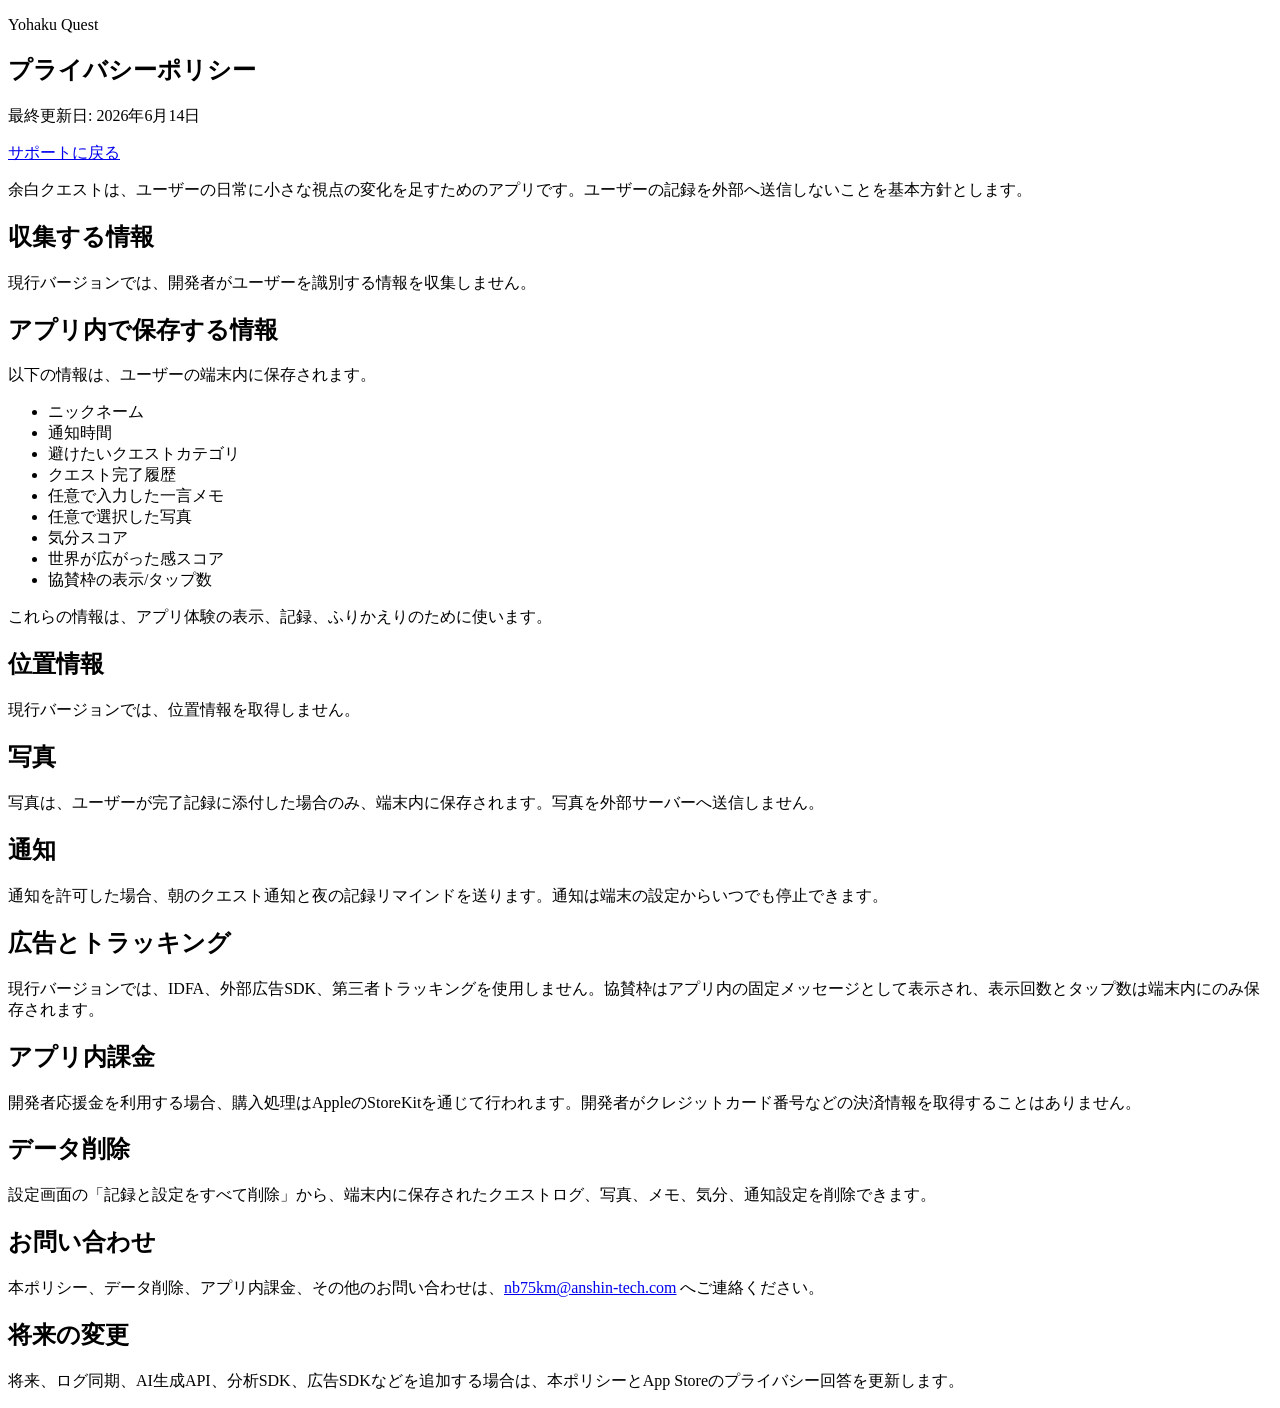
==== public/privacy.html @ 5a59e80f "Add privacy policy page" ====
<!doctype html>
<html lang="ja">
<head>
  <meta charset="utf-8">
  <meta name="viewport" content="width=device-width, initial-scale=1">
  <title>余白クエスト プライバシーポリシー</title>
  <meta name="description" content="余白クエストのプライバシーポリシーです。保存する情報、写真、通知、広告、データ削除について説明します。">
  <link rel="stylesheet" href="style.css">
</head>
<body>
  <main class="page">
    <section class="hero compact">
      <p class="eyebrow">Yohaku Quest</p>
      <h1>プライバシーポリシー</h1>
      <p class="lead">最終更新日: 2026年6月14日</p>
      <nav class="actions" aria-label="関連ページ">
        <a href="index.html">サポートに戻る</a>
      </nav>
    </section>

    <section class="section">
      <p>余白クエストは、ユーザーの日常に小さな視点の変化を足すためのアプリです。ユーザーの記録を外部へ送信しないことを基本方針とします。</p>
    </section>

    <section class="section">
      <h2>収集する情報</h2>
      <p>現行バージョンでは、開発者がユーザーを識別する情報を収集しません。</p>
    </section>

    <section class="section">
      <h2>アプリ内で保存する情報</h2>
      <p>以下の情報は、ユーザーの端末内に保存されます。</p>
      <ul>
        <li>ニックネーム</li>
        <li>通知時間</li>
        <li>避けたいクエストカテゴリ</li>
        <li>クエスト完了履歴</li>
        <li>任意で入力した一言メモ</li>
        <li>任意で選択した写真</li>
        <li>気分スコア</li>
        <li>世界が広がった感スコア</li>
        <li>協賛枠の表示/タップ数</li>
      </ul>
      <p>これらの情報は、アプリ体験の表示、記録、ふりかえりのために使います。</p>
    </section>

    <section class="section">
      <h2>位置情報</h2>
      <p>現行バージョンでは、位置情報を取得しません。</p>
    </section>

    <section class="section">
      <h2>写真</h2>
      <p>写真は、ユーザーが完了記録に添付した場合のみ、端末内に保存されます。写真を外部サーバーへ送信しません。</p>
    </section>

    <section class="section">
      <h2>通知</h2>
      <p>通知を許可した場合、朝のクエスト通知と夜の記録リマインドを送ります。通知は端末の設定からいつでも停止できます。</p>
    </section>

    <section class="section">
      <h2>広告とトラッキング</h2>
      <p>現行バージョンでは、IDFA、外部広告SDK、第三者トラッキングを使用しません。協賛枠はアプリ内の固定メッセージとして表示され、表示回数とタップ数は端末内にのみ保存されます。</p>
    </section>

    <section class="section">
      <h2>アプリ内課金</h2>
      <p>開発者応援金を利用する場合、購入処理はAppleのStoreKitを通じて行われます。開発者がクレジットカード番号などの決済情報を取得することはありません。</p>
    </section>

    <section class="section">
      <h2>データ削除</h2>
      <p>設定画面の「記録と設定をすべて削除」から、端末内に保存されたクエストログ、写真、メモ、気分、通知設定を削除できます。</p>
    </section>

    <section class="section">
      <h2>お問い合わせ</h2>
      <p>本ポリシー、データ削除、アプリ内課金、その他のお問い合わせは、<a href="mailto:nb75km@anshin-tech.com">nb75km@anshin-tech.com</a> へご連絡ください。</p>
    </section>

    <section class="section">
      <h2>将来の変更</h2>
      <p>将来、ログ同期、AI生成API、分析SDK、広告SDKなどを追加する場合は、本ポリシーとApp Storeのプライバシー回答を更新します。</p>
    </section>
  </main>
</body>
</html>
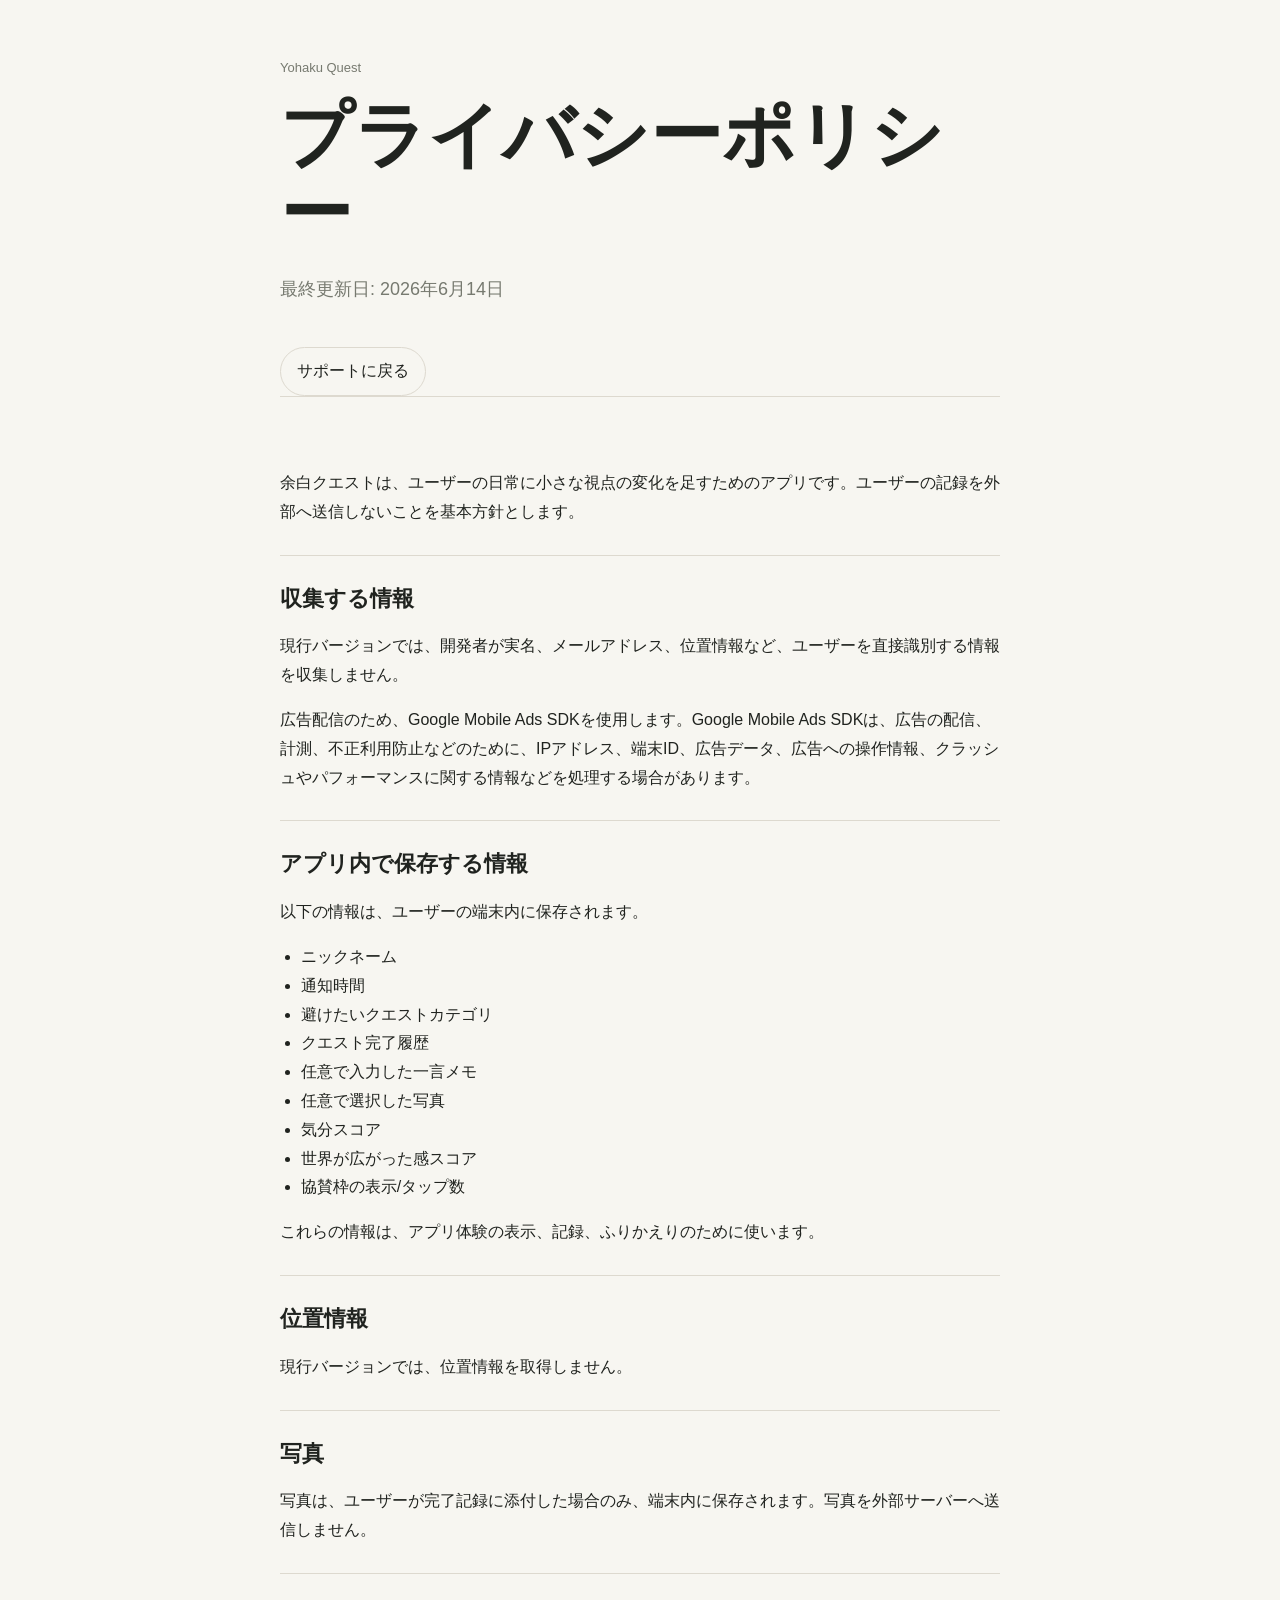
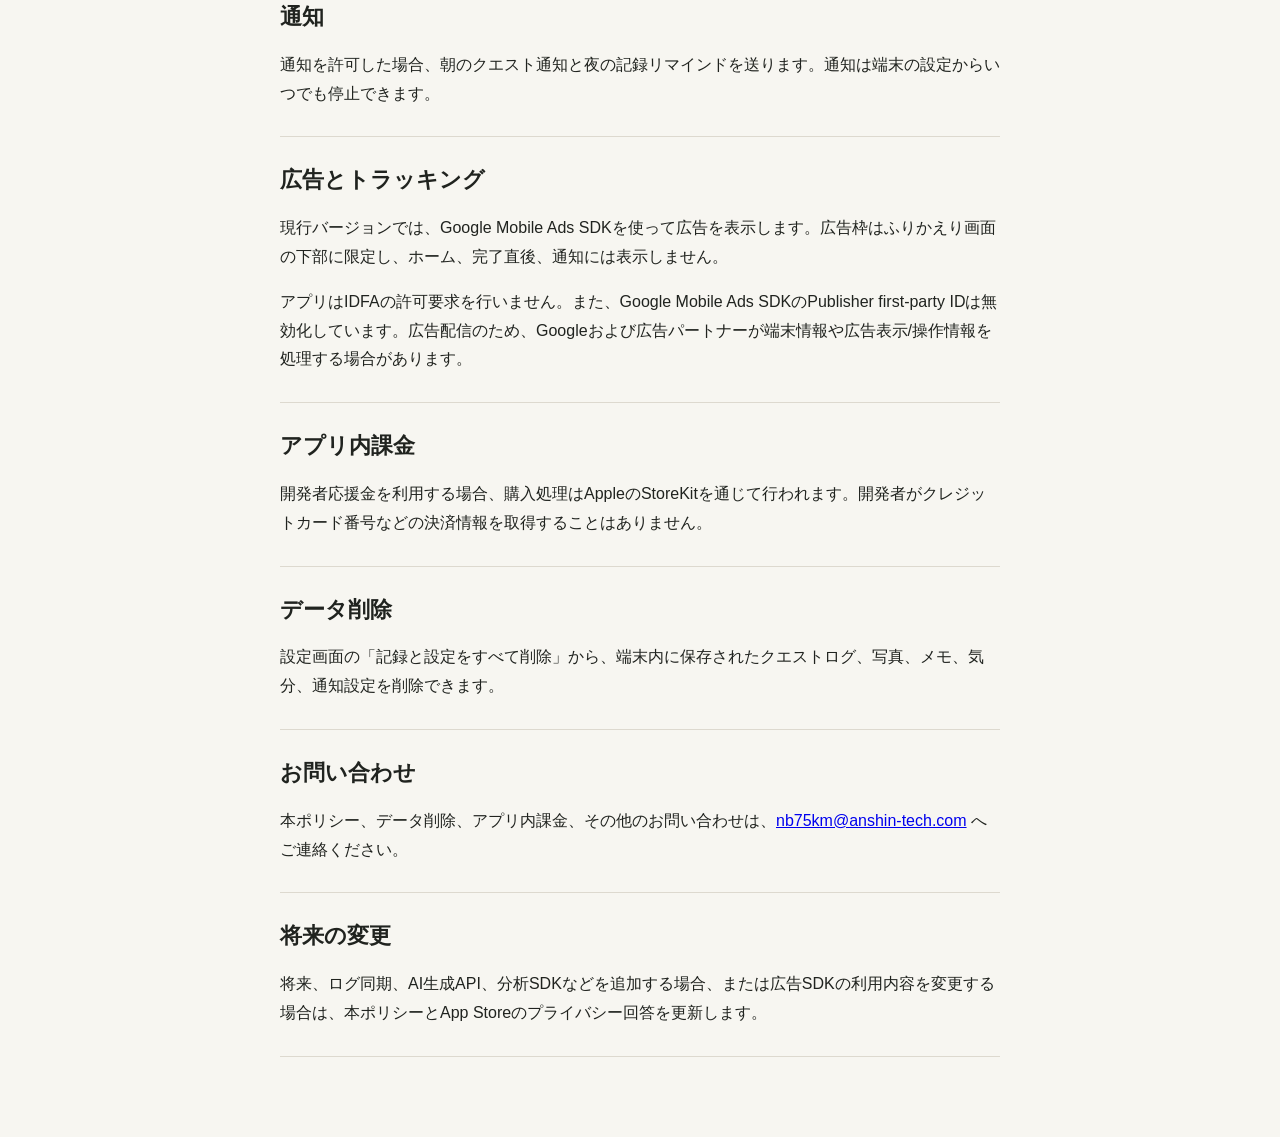
==== commit 3db7dfe1: "Update privacy policy for AdMob integration" ====
--- a/public/privacy.html
+++ b/public/privacy.html
@@ -24,7 +24,8 @@
 
     <section class="section">
       <h2>収集する情報</h2>
-      <p>現行バージョンでは、開発者がユーザーを識別する情報を収集しません。</p>
+      <p>現行バージョンでは、開発者が実名、メールアドレス、位置情報など、ユーザーを直接識別する情報を収集しません。</p>
+      <p>広告配信のため、Google Mobile Ads SDKを使用します。Google Mobile Ads SDKは、広告の配信、計測、不正利用防止などのために、IPアドレス、端末ID、広告データ、広告への操作情報、クラッシュやパフォーマンスに関する情報などを処理する場合があります。</p>
     </section>
 
     <section class="section">
@@ -61,7 +62,8 @@
 
     <section class="section">
       <h2>広告とトラッキング</h2>
-      <p>現行バージョンでは、IDFA、外部広告SDK、第三者トラッキングを使用しません。協賛枠はアプリ内の固定メッセージとして表示され、表示回数とタップ数は端末内にのみ保存されます。</p>
+      <p>現行バージョンでは、Google Mobile Ads SDKを使って広告を表示します。広告枠はふりかえり画面の下部に限定し、ホーム、完了直後、通知には表示しません。</p>
+      <p>アプリはIDFAの許可要求を行いません。また、Google Mobile Ads SDKのPublisher first-party IDは無効化しています。広告配信のため、Googleおよび広告パートナーが端末情報や広告表示/操作情報を処理する場合があります。</p>
     </section>
 
     <section class="section">
@@ -81,7 +83,7 @@
 
     <section class="section">
       <h2>将来の変更</h2>
-      <p>将来、ログ同期、AI生成API、分析SDK、広告SDKなどを追加する場合は、本ポリシーとApp Storeのプライバシー回答を更新します。</p>
+      <p>将来、ログ同期、AI生成API、分析SDKなどを追加する場合、または広告SDKの利用内容を変更する場合は、本ポリシーとApp Storeのプライバシー回答を更新します。</p>
     </section>
   </main>
 </body>
--- a/public/style.css
+++ b/public/style.css
@@ -0,0 +1,140 @@
+:root {
+  color-scheme: light;
+  --paper: #f7f6f1;
+  --ink: #20231f;
+  --muted: #777a70;
+  --line: #ddd9cf;
+  --soft: #eeece4;
+  --accent: #2d322c;
+}
+
+* {
+  box-sizing: border-box;
+}
+
+body {
+  margin: 0;
+  background: var(--paper);
+  color: var(--ink);
+  font-family: -apple-system, BlinkMacSystemFont, "Hiragino Sans", "Yu Gothic", "YuGothic", "Noto Sans JP", sans-serif;
+  line-height: 1.8;
+  letter-spacing: 0;
+}
+
+.page {
+  width: min(720px, calc(100% - 40px));
+  margin: 0 auto;
+  padding: 56px 0 80px;
+}
+
+.hero {
+  min-height: 48vh;
+  display: grid;
+  align-content: center;
+  border-bottom: 1px solid var(--line);
+  margin-bottom: 44px;
+}
+
+.hero.compact {
+  min-height: 32vh;
+}
+
+.eyebrow {
+  margin: 0 0 18px;
+  color: var(--muted);
+  font-size: 13px;
+}
+
+h1,
+h2,
+h3,
+p {
+  margin-top: 0;
+}
+
+h1 {
+  margin-bottom: 20px;
+  font-size: clamp(42px, 9vw, 72px);
+  line-height: 1.08;
+  font-weight: 700;
+}
+
+h2 {
+  margin-bottom: 18px;
+  font-size: 22px;
+  line-height: 1.4;
+}
+
+h3 {
+  margin-bottom: 6px;
+  font-size: 16px;
+}
+
+.lead {
+  max-width: 34em;
+  color: var(--muted);
+  font-size: 18px;
+}
+
+.actions {
+  display: flex;
+  flex-wrap: wrap;
+  gap: 12px;
+  margin-top: 24px;
+}
+
+.actions a {
+  border: 1px solid var(--line);
+  border-radius: 999px;
+  color: var(--ink);
+  padding: 9px 16px;
+  text-decoration: none;
+}
+
+.actions a:focus,
+.actions a:hover {
+  background: var(--soft);
+}
+
+.section {
+  padding: 28px 0;
+  border-bottom: 1px solid var(--line);
+}
+
+.section p:last-child,
+.qa p:last-child,
+.section ul:last-child {
+  margin-bottom: 0;
+}
+
+.qa {
+  padding: 18px 0;
+}
+
+.qa + .qa {
+  border-top: 1px solid var(--line);
+}
+
+ul {
+  padding-left: 1.3em;
+}
+
+.note {
+  color: var(--muted);
+  font-size: 14px;
+}
+
+@media (max-width: 520px) {
+  .page {
+    width: min(100% - 28px, 720px);
+    padding-top: 32px;
+  }
+
+  .hero {
+    min-height: 42vh;
+  }
+
+  h1 {
+    font-size: clamp(38px, 14vw, 58px);
+  }
+}
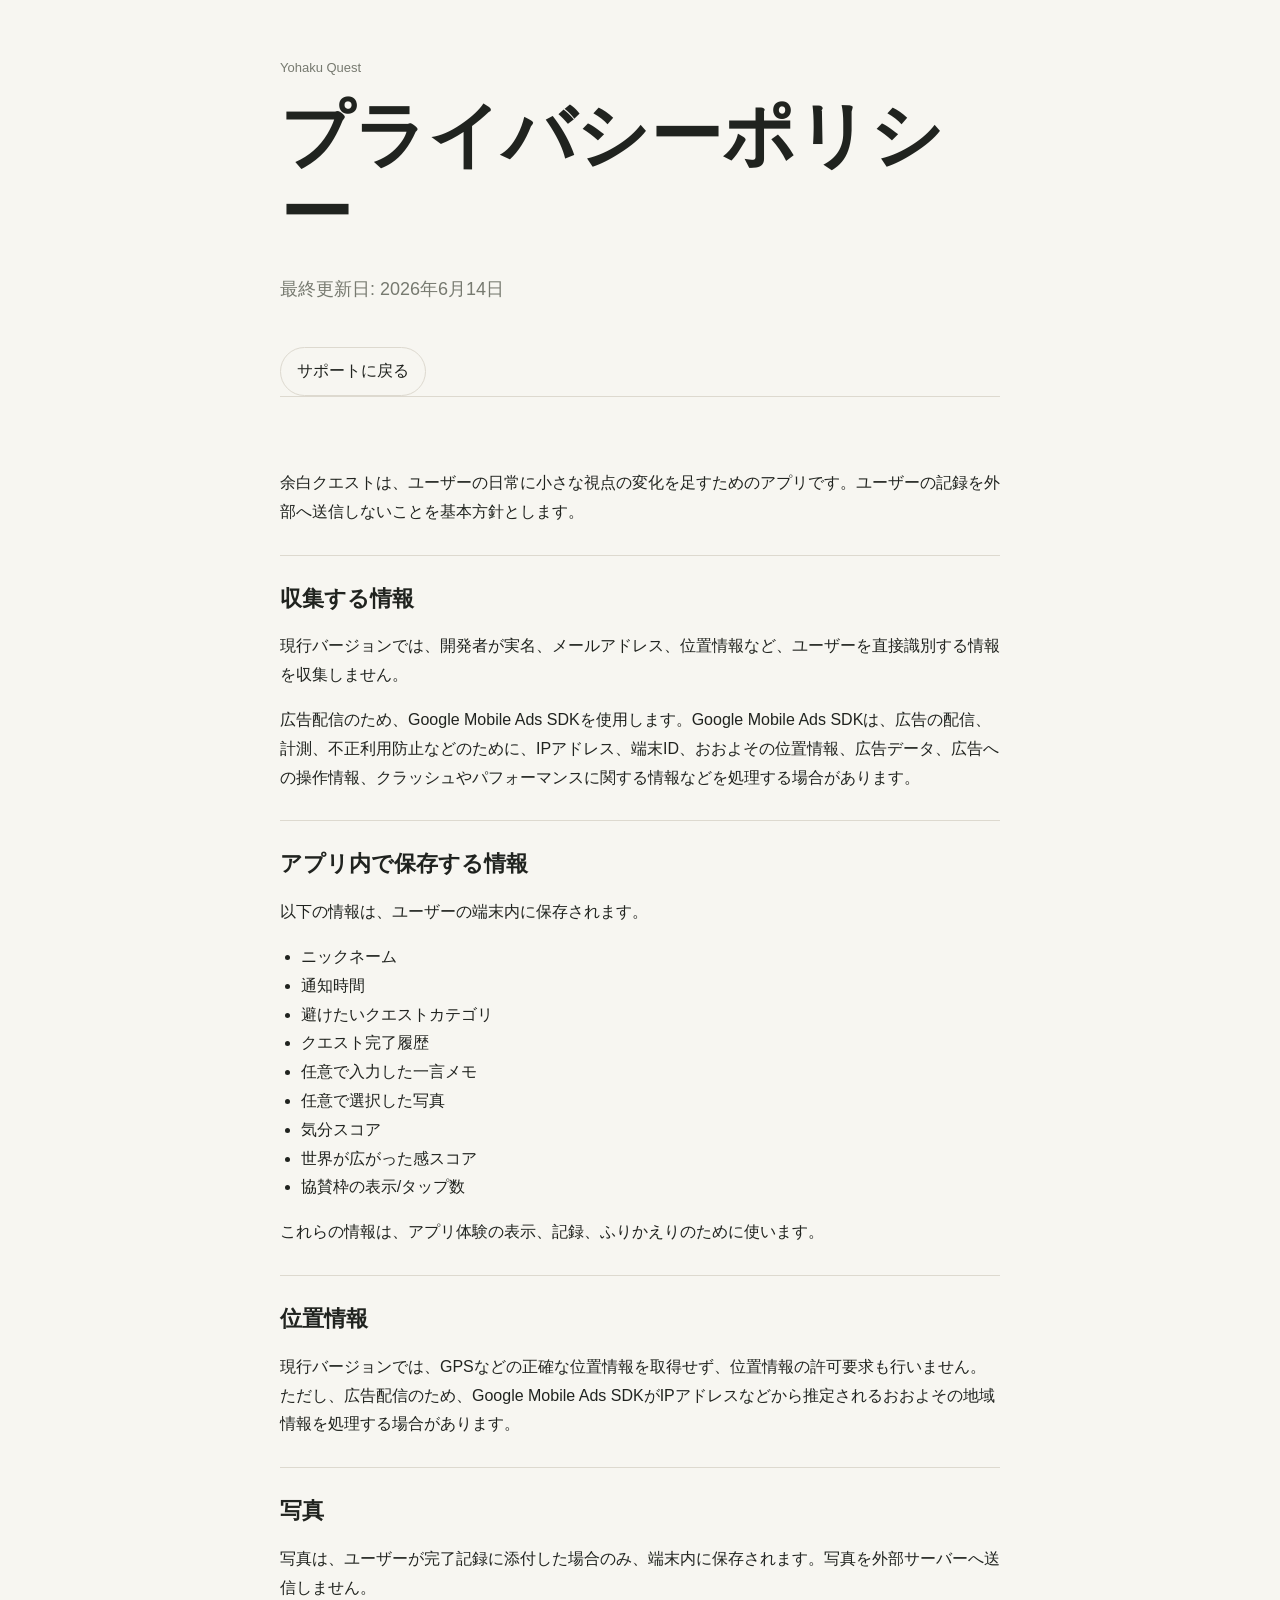
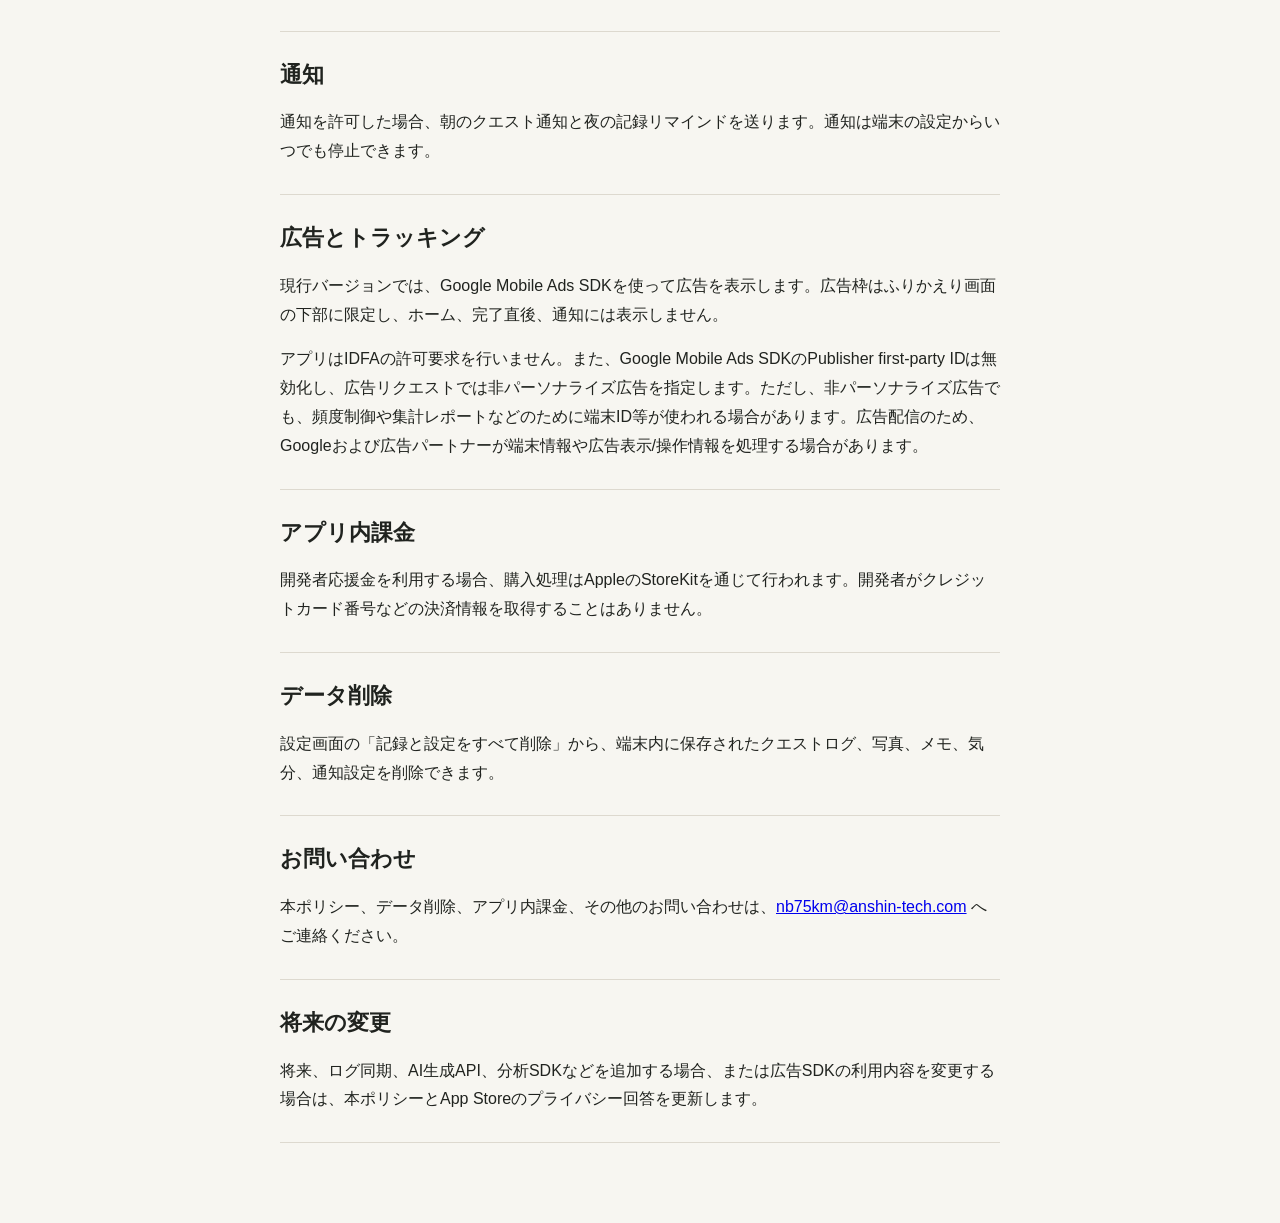
==== commit c3875e69: "Clarify AdMob privacy disclosures" ====
--- a/public/privacy.html
+++ b/public/privacy.html
@@ -25,7 +25,7 @@
     <section class="section">
       <h2>収集する情報</h2>
       <p>現行バージョンでは、開発者が実名、メールアドレス、位置情報など、ユーザーを直接識別する情報を収集しません。</p>
-      <p>広告配信のため、Google Mobile Ads SDKを使用します。Google Mobile Ads SDKは、広告の配信、計測、不正利用防止などのために、IPアドレス、端末ID、広告データ、広告への操作情報、クラッシュやパフォーマンスに関する情報などを処理する場合があります。</p>
+      <p>広告配信のため、Google Mobile Ads SDKを使用します。Google Mobile Ads SDKは、広告の配信、計測、不正利用防止などのために、IPアドレス、端末ID、おおよその位置情報、広告データ、広告への操作情報、クラッシュやパフォーマンスに関する情報などを処理する場合があります。</p>
     </section>
 
     <section class="section">
@@ -47,7 +47,7 @@
 
     <section class="section">
       <h2>位置情報</h2>
-      <p>現行バージョンでは、位置情報を取得しません。</p>
+      <p>現行バージョンでは、GPSなどの正確な位置情報を取得せず、位置情報の許可要求も行いません。ただし、広告配信のため、Google Mobile Ads SDKがIPアドレスなどから推定されるおおよその地域情報を処理する場合があります。</p>
     </section>
 
     <section class="section">
@@ -63,7 +63,7 @@
     <section class="section">
       <h2>広告とトラッキング</h2>
       <p>現行バージョンでは、Google Mobile Ads SDKを使って広告を表示します。広告枠はふりかえり画面の下部に限定し、ホーム、完了直後、通知には表示しません。</p>
-      <p>アプリはIDFAの許可要求を行いません。また、Google Mobile Ads SDKのPublisher first-party IDは無効化しています。広告配信のため、Googleおよび広告パートナーが端末情報や広告表示/操作情報を処理する場合があります。</p>
+      <p>アプリはIDFAの許可要求を行いません。また、Google Mobile Ads SDKのPublisher first-party IDは無効化し、広告リクエストでは非パーソナライズ広告を指定します。ただし、非パーソナライズ広告でも、頻度制御や集計レポートなどのために端末ID等が使われる場合があります。広告配信のため、Googleおよび広告パートナーが端末情報や広告表示/操作情報を処理する場合があります。</p>
     </section>
 
     <section class="section">
